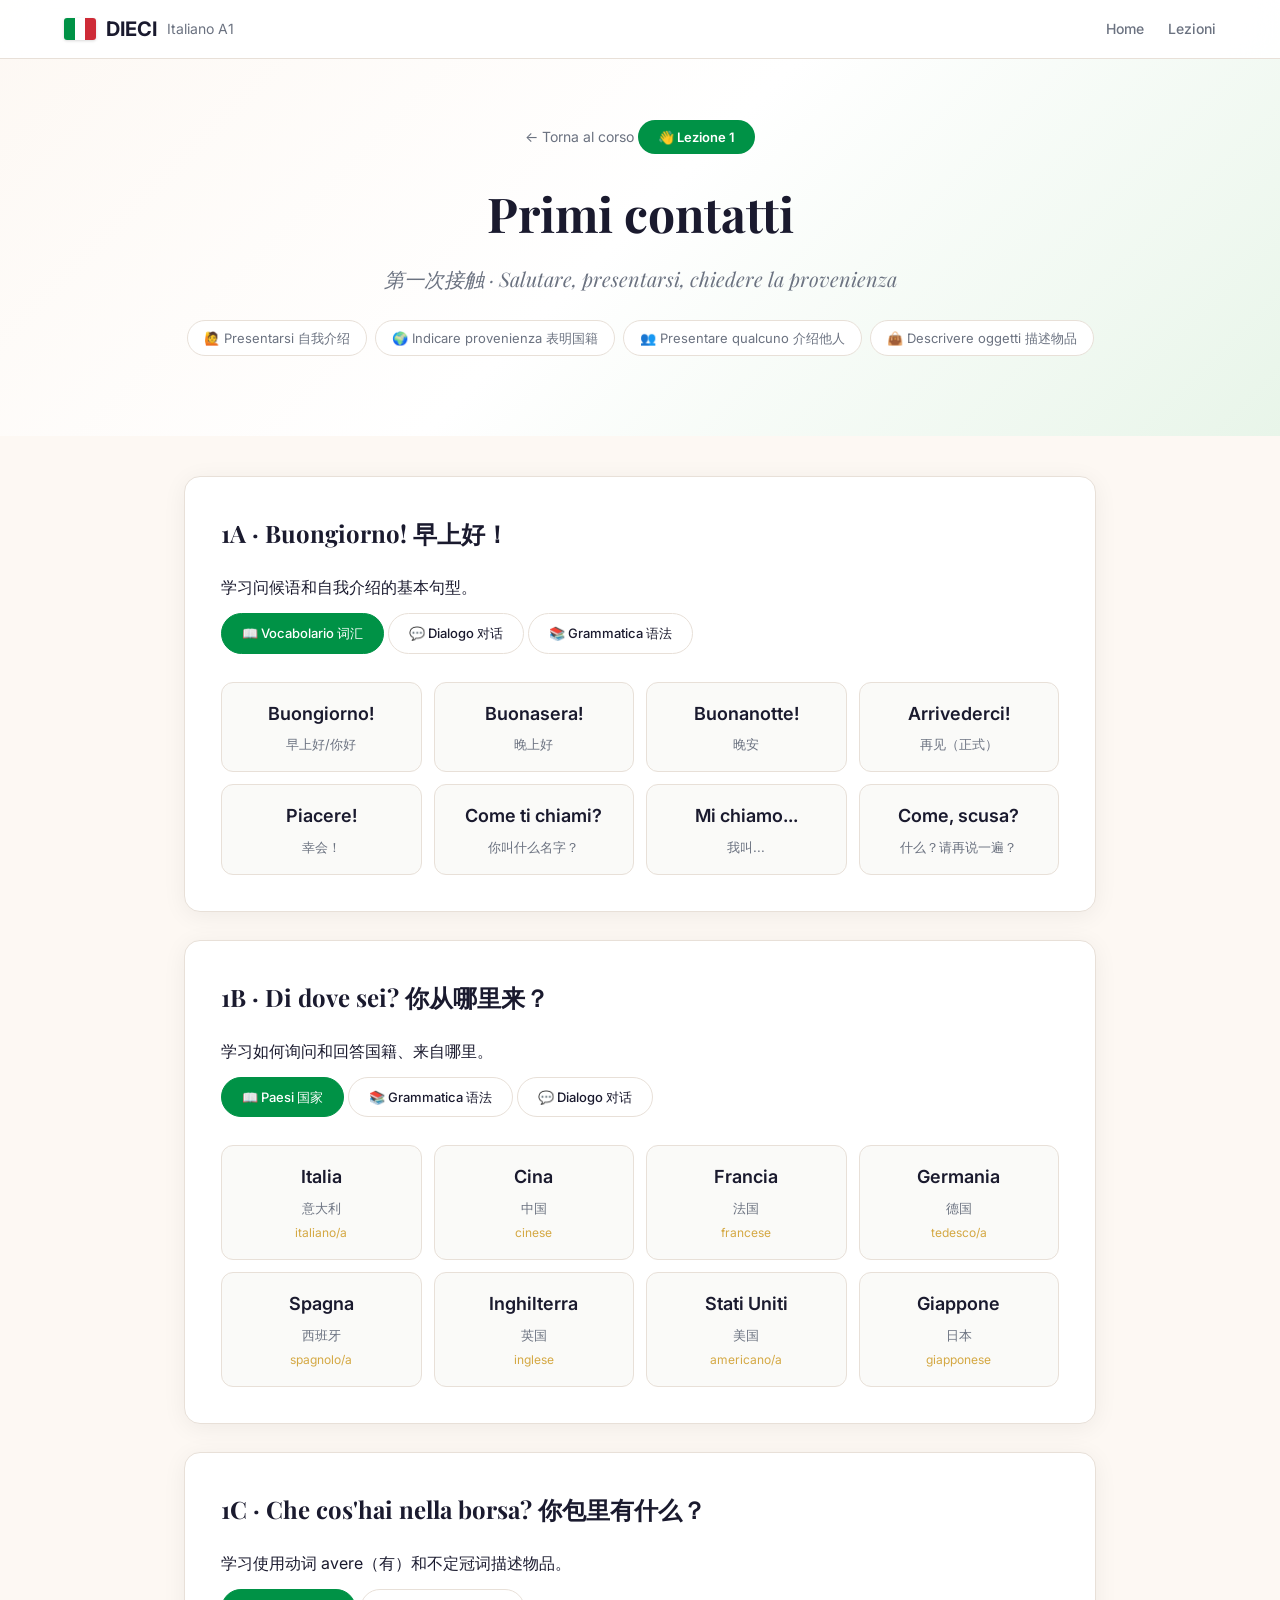
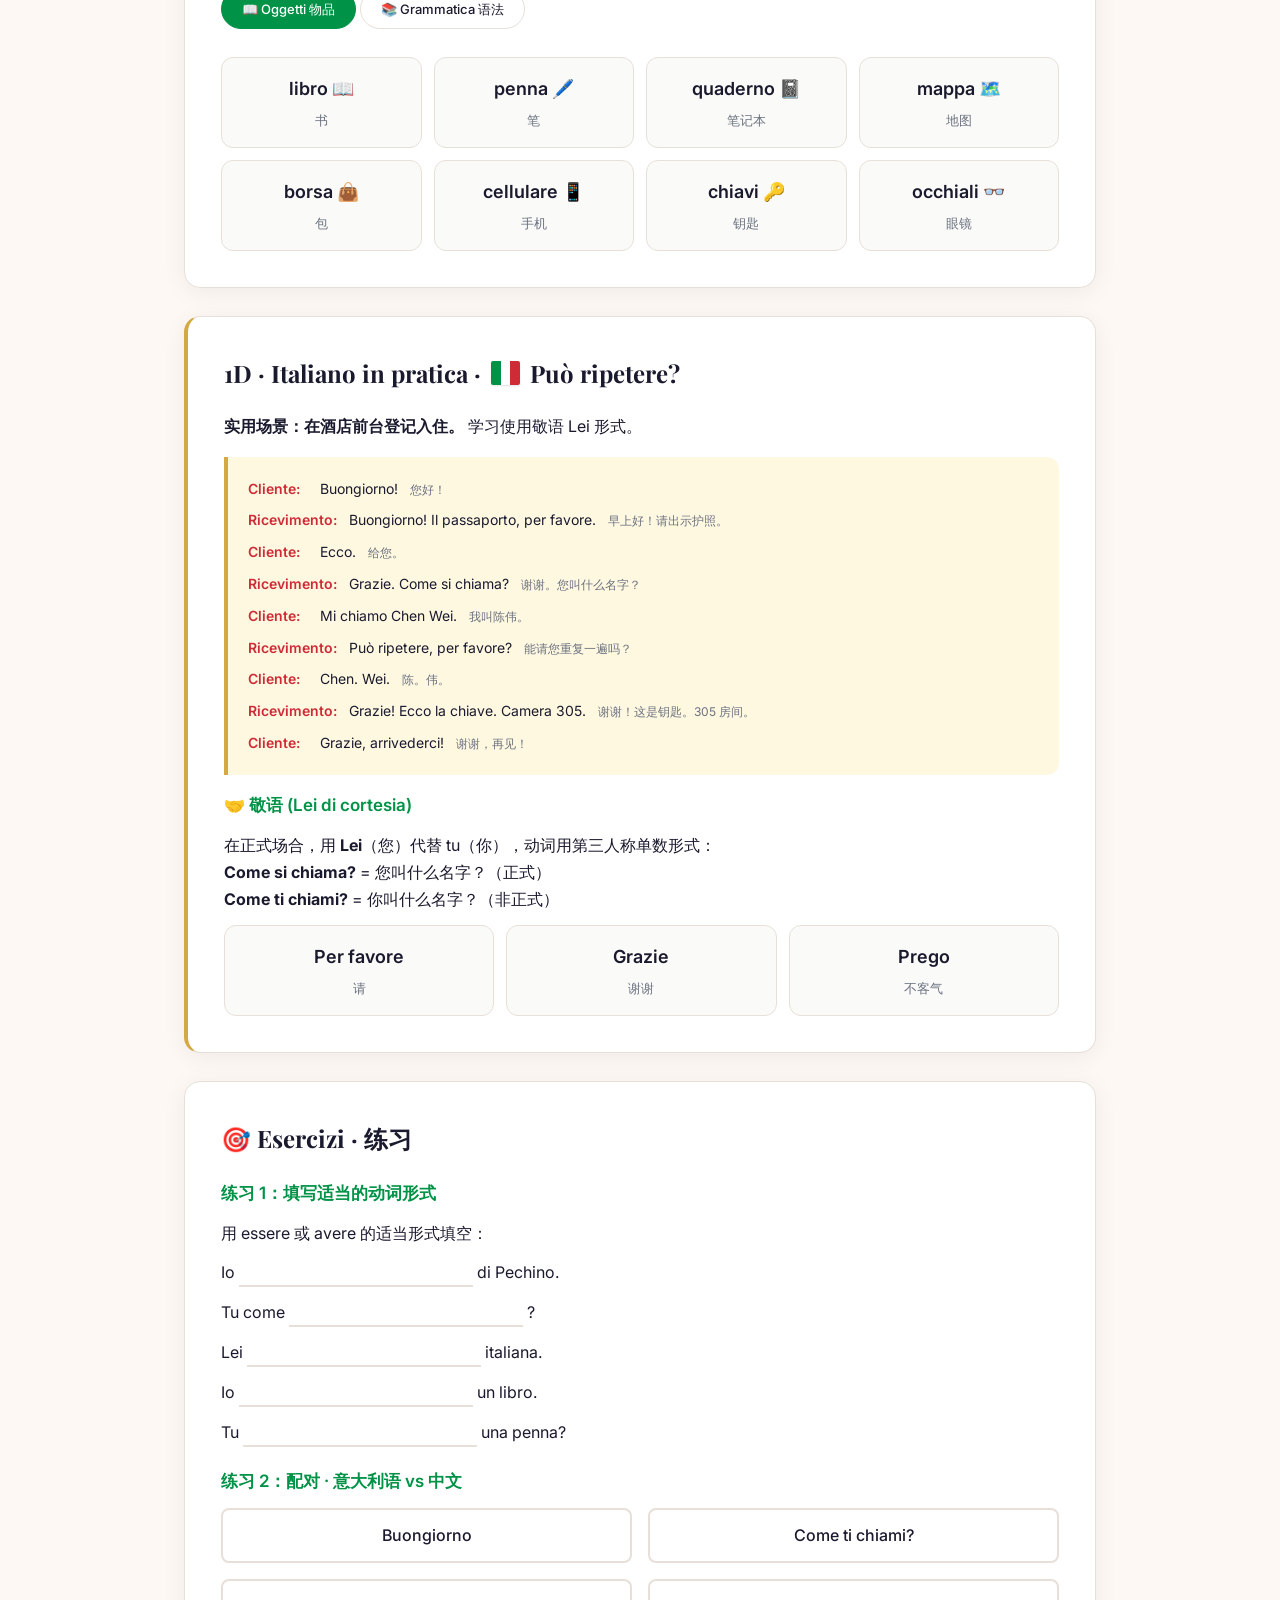
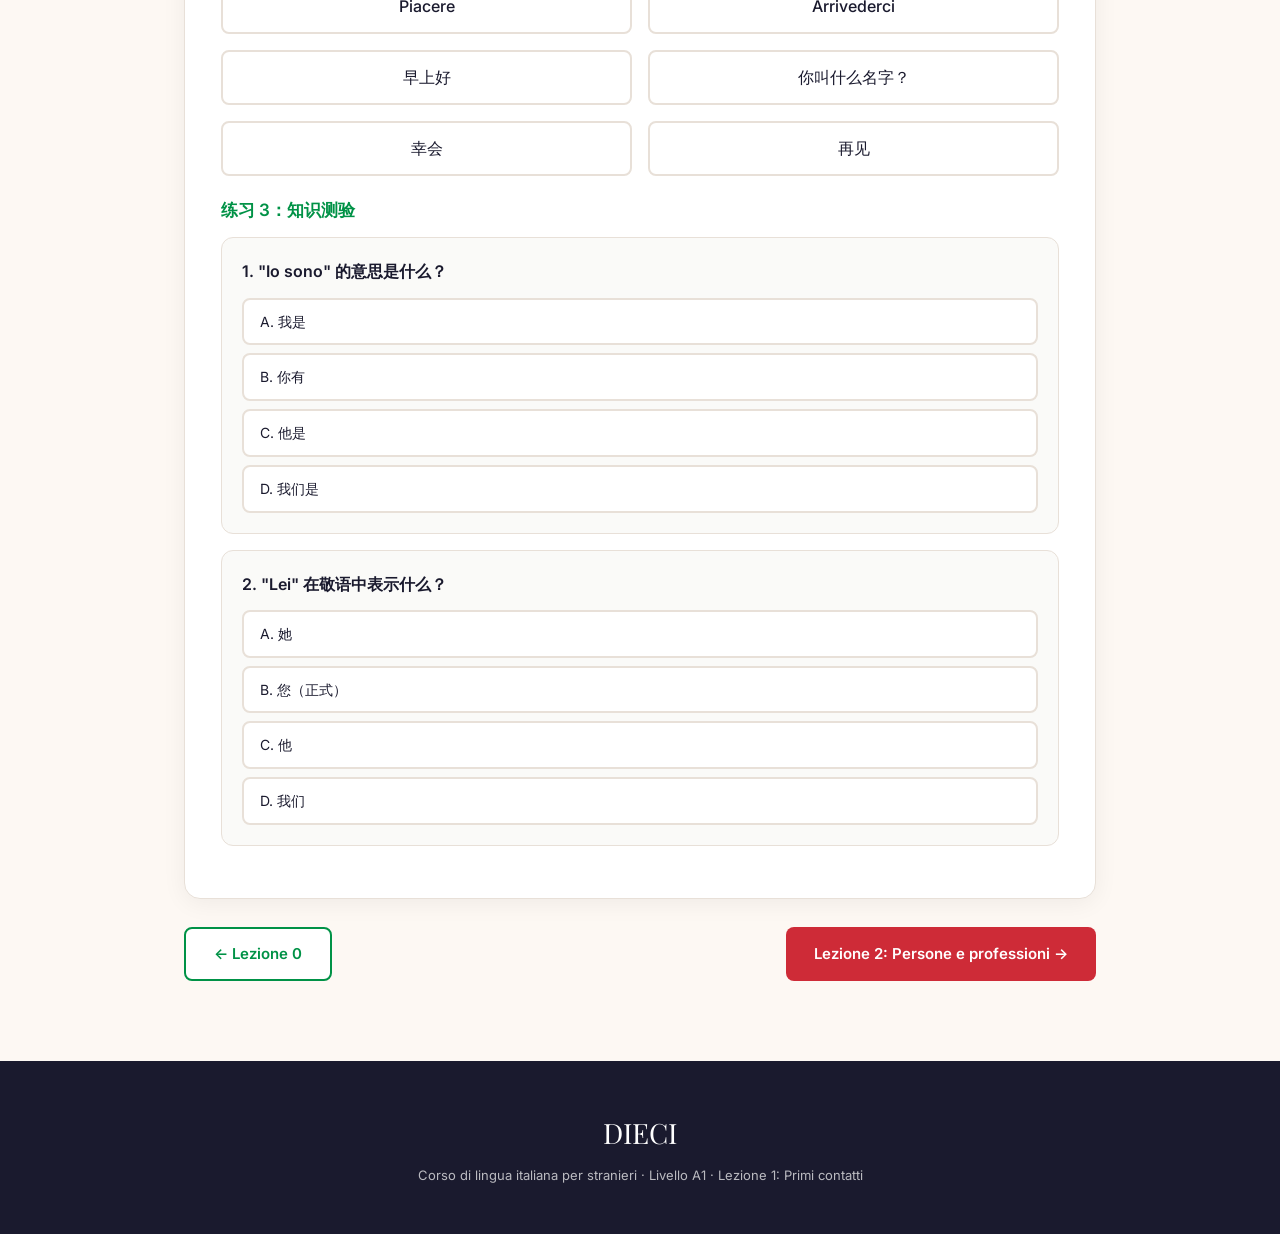
==== lezione-1.html @ a1599416 "初始化：Dieci Lezioni A1 意大利语教学材料" ====
<!DOCTYPE html>
<html lang="zh-CN">
<head>
  <meta charset="UTF-8">
  <meta name="viewport" content="width=device-width, initial-scale=1.0">
  <title>Lezione 1 · Primi contatti · DIECI A1</title>
  <link rel="stylesheet" href="css/styles.css">
  <script src="audio/audio-data.js"></script>
  <script src="js/audio-player.js"></script>
</head>
<body>
  <div class="scroll-progress" id="scrollProgress"></div>
  <nav class="top-nav" id="topNav">
    <div class="nav-inner">
      <a href="index.html" class="nav-logo"><div class="flag-icon"></div>DIECI <span style="font-weight:400;color:var(--text-muted);font-size:14px;">Italiano A1</span></a>
      <ul class="nav-links">
        <li><a href="index.html">Home</a></li>
        <li><a href="index.html#lezioni">Lezioni</a></li>
      </ul>
    </div>
  </nav>

  <section class="lesson-hero">
    <a href="index.html" class="back-link">← Torna al corso</a>
    <div class="lesson-badge">👋 Lezione 1</div>
    <h1>Primi contatti</h1>
    <p class="subtitle">第一次接触 · Salutare, presentarsi, chiedere la provenienza</p>
    <div class="lesson-goals-bar">
      <span class="goal">🙋 Presentarsi 自我介绍</span>
      <span class="goal">🌍 Indicare provenienza 表明国籍</span>
      <span class="goal">👥 Presentare qualcuno 介绍他人</span>
      <span class="goal">👜 Descrivere oggetti 描述物品</span>
    </div>
  </section>

  <div class="lesson-content">
    <!-- 1A: Buongiorno! -->
    <div class="lesson-section">
      <h2>1A · Buongiorno! 早上好！</h2>
      <p>学习问候语和自我介绍的基本句型。</p>

      <div class="section-tabs">
        <span class="section-tab active" onclick="showVocab(this,'vocab1a')">📖 Vocabolario 词汇</span>
        <span class="section-tab" onclick="showVocab(this,'dialog1a')">💬 Dialogo 对话</span>
        <span class="section-tab" onclick="showVocab(this,'grammar1a')">📚 Grammatica 语法</span>
      </div>

      <div id="vocab1a">
        <div class="vocab-grid">
          <div class="vocab-card" onclick="speak('buongiorno')"><div class="it">Buongiorno!</div><div class="cn">早上好/你好</div></div>
          <div class="vocab-card" onclick="speak('buonasera')"><div class="it">Buonasera!</div><div class="cn">晚上好</div></div>
          <div class="vocab-card" onclick="speak('buonanotte')"><div class="it">Buonanotte!</div><div class="cn">晚安</div></div>
          <div class="vocab-card" onclick="speak('arrivederci')"><div class="it">Arrivederci!</div><div class="cn">再见（正式）</div></div>
          <div class="vocab-card" onclick="speak('piacere')"><div class="it">Piacere!</div><div class="cn">幸会！</div></div>
          <div class="vocab-card" onclick="speak('come ti chiami')"><div class="it">Come ti chiami?</div><div class="cn">你叫什么名字？</div></div>
          <div class="vocab-card" onclick="speak('mi chiamo')"><div class="it">Mi chiamo...</div><div class="cn">我叫...</div></div>
          <div class="vocab-card" onclick="speak('come scusa')"><div class="it">Come, scusa?</div><div class="cn">什么？请再说一遍？</div></div>
        </div>
      </div>

      <div id="dialog1a" style="display:none;">
        <div class="dialog-box">
          <div class="dialog-line"><span class="dialog-speaker">Marco:</span><span class="dialog-text">Buongiorno! <span class="cn-trans">你好！</span></span></div>
          <div class="dialog-line"><span class="dialog-speaker">Lucia:</span><span class="dialog-text">Buongiorno! <span class="cn-trans">你好！</span></span></div>
          <div class="dialog-line"><span class="dialog-speaker">Marco:</span><span class="dialog-text">Come ti chiami? <span class="cn-trans">你叫什么名字？</span></span></div>
          <div class="dialog-line"><span class="dialog-speaker">Lucia:</span><span class="dialog-text">Mi chiamo Lucia. E tu? <span class="cn-trans">我叫 Lucia。你呢？</span></span></div>
          <div class="dialog-line"><span class="dialog-speaker">Marco:</span><span class="dialog-text">Io mi chiamo Marco. Piacere! <span class="cn-trans">我叫 Marco。幸会！</span></span></div>
          <div class="dialog-line"><span class="dialog-speaker">Lucia:</span><span class="dialog-text">Piacere! <span class="cn-trans">幸会！</span></span></div>
        </div>
      </div>

      <div id="grammar1a" style="display:none;">
        <h3>主格代词 (Pronomi soggetto)</h3>
        <table class="grammar-table">
          <tr><th>Italiano</th><th>中文</th></tr>
          <tr><td class="highlight-it">Io</td><td class="highlight-cn">我</td></tr>
          <tr><td class="highlight-it">Tu</td><td class="highlight-cn">你</td></tr>
          <tr><td class="highlight-it">Lui / Lei</td><td class="highlight-cn">他 / 她</td></tr>
        </table>
        <h3>疑问词 Come</h3>
        <p>Come 意思是"怎么/如何"：<br>
        <strong>Come ti chiami?</strong> = 你叫什么名字？<br>
        <strong>Come stai?</strong> = 你好吗？（Lezione 3 学习）</p>
        <p><strong>注意：</strong> E (和) 是连接词，读作 /e/。</p>
      </div>
    </div>

    <!-- 1B: Di dove sei? -->
    <div class="lesson-section">
      <h2>1B · Di dove sei? 你从哪里来？</h2>
      <p>学习如何询问和回答国籍、来自哪里。</p>

      <div class="section-tabs">
        <span class="section-tab active" onclick="showVocab(this,'vocab1b')">📖 Paesi 国家</span>
        <span class="section-tab" onclick="showVocab(this,'grammar1b')">📚 Grammatica 语法</span>
        <span class="section-tab" onclick="showVocab(this,'dialog1b')">💬 Dialogo 对话</span>
      </div>

      <div id="vocab1b">
        <div class="vocab-grid">
          <div class="vocab-card" onclick="speak('italia')"><div class="it">Italia</div><div class="cn">意大利</div><div class="ipa">italiano/a</div></div>
          <div class="vocab-card" onclick="speak('cina')"><div class="it">Cina</div><div class="cn">中国</div><div class="ipa">cinese</div></div>
          <div class="vocab-card" onclick="speak('francia')"><div class="it">Francia</div><div class="cn">法国</div><div class="ipa">francese</div></div>
          <div class="vocab-card" onclick="speak('germania')"><div class="it">Germania</div><div class="cn">德国</div><div class="ipa">tedesco/a</div></div>
          <div class="vocab-card" onclick="speak('spagna')"><div class="it">Spagna</div><div class="cn">西班牙</div><div class="ipa">spagnolo/a</div></div>
          <div class="vocab-card" onclick="speak('inghilterra')"><div class="it">Inghilterra</div><div class="cn">英国</div><div class="ipa">inglese</div></div>
          <div class="vocab-card" onclick="speak('stati uniti')"><div class="it">Stati Uniti</div><div class="cn">美国</div><div class="ipa">americano/a</div></div>
          <div class="vocab-card" onclick="speak('giappone')"><div class="it">Giappone</div><div class="cn">日本</div><div class="ipa">giapponese</div></div>
        </div>
      </div>

      <div id="grammar1b" style="display:none;">
        <h3>动词 essere —— 现在时（单数）</h3>
        <table class="grammar-table">
          <tr><th>Persona 人称</th><th>Essere 是</th></tr>
          <tr><td>Io</td><td class="highlight-it">sono</td></tr>
          <tr><td>Tu</td><td class="highlight-it">sei</td></tr>
          <tr><td>Lui / Lei</td><td class="highlight-it">è</td></tr>
        </table>
        <h3>介词 di 和否定</h3>
        <p><strong>Di dove sei?</strong> = 你从哪里来？ → <strong>Sono di...</strong> = 我来自...<br>
        <strong>Sei di Roma?</strong> = 你来自罗马吗？<br>
        <strong>No, non sono di Roma.</strong> = 不，我不是罗马的。<br>
        <span style="color:var(--italian-red);">否定词 non 放在动词前面。</span></p>
        <h3>形容词单数形式</h3>
        <p>表示国籍的形容词：<br>
        <strong>italiano / italiana</strong> → Marco è <span class="fill-blank">italiano</span>. Lucia è <span class="fill-blank">italiana</span>.<br>
        注意形容词需要根据性别变化：-o 结尾为阳性，-a 结尾为阴性。</p>
      </div>

      <div id="dialog1b" style="display:none;">
        <div class="dialog-box">
          <div class="dialog-line"><span class="dialog-speaker">A:</span><span class="dialog-text">Ciao! Di dove sei? <span class="cn-trans">嗨！你从哪里来？</span></span></div>
          <div class="dialog-line"><span class="dialog-speaker">B:</span><span class="dialog-text">Sono di Pechino. Sono cinese. E tu? <span class="cn-trans">我来自北京。我是中国人。你呢？</span></span></div>
          <div class="dialog-line"><span class="dialog-speaker">A:</span><span class="dialog-text">Io sono di Roma. Sono italiano. <span class="cn-trans">我来自罗马。我是意大利人。</span></span></div>
          <div class="dialog-line"><span class="dialog-speaker">B:</span><span class="dialog-text">Piacere! <span class="cn-trans">幸会！</span></span></div>
        </div>
      </div>
    </div>

    <!-- 1C: Che cos'hai nella borsa? -->
    <div class="lesson-section">
      <h2>1C · Che cos'hai nella borsa? 你包里有什么？</h2>
      <p>学习使用动词 avere（有）和不定冠词描述物品。</p>

      <div class="section-tabs">
        <span class="section-tab active" onclick="showVocab(this,'vocab1c')">📖 Oggetti 物品</span>
        <span class="section-tab" onclick="showVocab(this,'grammar1c')">📚 Grammatica 语法</span>
      </div>

      <div id="vocab1c">
        <div class="vocab-grid">
          <div class="vocab-card" onclick="speak('libro')"><div class="it">libro 📖</div><div class="cn">书</div></div>
          <div class="vocab-card" onclick="speak('penna')"><div class="it">penna 🖊️</div><div class="cn">笔</div></div>
          <div class="vocab-card" onclick="speak('quaderno')"><div class="it">quaderno 📓</div><div class="cn">笔记本</div></div>
          <div class="vocab-card" onclick="speak('mappa')"><div class="it">mappa 🗺️</div><div class="cn">地图</div></div>
          <div class="vocab-card" onclick="speak('borsa')"><div class="it">borsa 👜</div><div class="cn">包</div></div>
          <div class="vocab-card" onclick="speak('cellulare')"><div class="it">cellulare 📱</div><div class="cn">手机</div></div>
          <div class="vocab-card" onclick="speak('chiavi')"><div class="it">chiavi 🔑</div><div class="cn">钥匙</div></div>
          <div class="vocab-card" onclick="speak('occhiali')"><div class="it">occhiali 👓</div><div class="cn">眼镜</div></div>
        </div>
      </div>

      <div id="grammar1c" style="display:none;">
        <h3>动词 avere —— 现在时（单数）</h3>
        <table class="grammar-table">
          <tr><th>Persona 人称</th><th>Avere 有</th></tr>
          <tr><td>Io</td><td class="highlight-it">ho</td></tr>
          <tr><td>Tu</td><td class="highlight-it">hai</td></tr>
          <tr><td>Lui / Lei</td><td class="highlight-it">ha</td></tr>
        </table>
        <h3>不定冠词 (Articoli indeterminativi)</h3>
        <table class="grammar-table">
          <tr><th>Genere 性</th><th>Articolo 冠词</th><th>Esempio 例子</th></tr>
          <tr><td>Maschile 阳性</td><td class="highlight-it">un</td><td>un libro, un quaderno</td></tr>
          <tr><td>Femminile 阴性</td><td class="highlight-it">una</td><td>una penna, una borsa</td></tr>
        </table>
        <p><strong>注意：</strong>意大利语名词有性别！一般 -o 结尾为阳性 (maschile)，-a 结尾为阴性 (femminile)。</p>
      </div>
    </div>

    <!-- 1D: Italiano in pratica -->
    <div class="lesson-section" style="border-left:4px solid var(--italian-gold);">
      <h2>1D · Italiano in pratica · <span class="flag-emoji"></span> Può ripetere?</h2>
      <p><strong>实用场景：在酒店前台登记入住。</strong> 学习使用敬语 Lei 形式。</p>

      <div class="dialog-box">
        <div class="dialog-line"><span class="dialog-speaker">Cliente:</span><span class="dialog-text">Buongiorno! <span class="cn-trans">您好！</span></span></div>
        <div class="dialog-line"><span class="dialog-speaker">Ricevimento:</span><span class="dialog-text">Buongiorno! Il passaporto, per favore. <span class="cn-trans">早上好！请出示护照。</span></span></div>
        <div class="dialog-line"><span class="dialog-speaker">Cliente:</span><span class="dialog-text">Ecco. <span class="cn-trans">给您。</span></span></div>
        <div class="dialog-line"><span class="dialog-speaker">Ricevimento:</span><span class="dialog-text">Grazie. Come si chiama? <span class="cn-trans">谢谢。您叫什么名字？</span></span></div>
        <div class="dialog-line"><span class="dialog-speaker">Cliente:</span><span class="dialog-text">Mi chiamo Chen Wei. <span class="cn-trans">我叫陈伟。</span></span></div>
        <div class="dialog-line"><span class="dialog-speaker">Ricevimento:</span><span class="dialog-text">Può ripetere, per favore? <span class="cn-trans">能请您重复一遍吗？</span></span></div>
        <div class="dialog-line"><span class="dialog-speaker">Cliente:</span><span class="dialog-text">Chen. Wei. <span class="cn-trans">陈。伟。</span></span></div>
        <div class="dialog-line"><span class="dialog-speaker">Ricevimento:</span><span class="dialog-text">Grazie! Ecco la chiave. Camera 305. <span class="cn-trans">谢谢！这是钥匙。305 房间。</span></span></div>
        <div class="dialog-line"><span class="dialog-speaker">Cliente:</span><span class="dialog-text">Grazie, arrivederci! <span class="cn-trans">谢谢，再见！</span></span></div>
      </div>

      <h3>🤝 敬语 (Lei di cortesia)</h3>
      <p>在正式场合，用 <strong>Lei</strong>（您）代替 tu（你），动词用第三人称单数形式：<br>
      <strong>Come si chiama?</strong> = 您叫什么名字？（正式）<br>
      <strong>Come ti chiami?</strong> = 你叫什么名字？（非正式）</p>
      <div class="vocab-grid" style="grid-template-columns:repeat(3,1fr);">
        <div class="vocab-card" onclick="speak('per favore')"><div class="it">Per favore</div><div class="cn">请</div></div>
        <div class="vocab-card" onclick="speak('grazie')"><div class="it">Grazie</div><div class="cn">谢谢</div></div>
        <div class="vocab-card" onclick="speak('prego')"><div class="it">Prego</div><div class="cn">不客气</div></div>
      </div>
    </div>

    <!-- Exercises -->
    <div class="lesson-section">
      <h2>🎯 Esercizi · 练习</h2>
      
      <h3>练习 1：填写适当的动词形式</h3>
      <p>用 essere 或 avere 的适当形式填空：</p>
      <div id="ex1">
        <p>Io <input type="text" class="fill-input" data-answer="sono" onchange="checkFill(this)"> di Pechino.</p>
        <p>Tu come <input type="text" class="fill-input" data-answer="ti chiami" onchange="checkFill(this)"> ?</p>
        <p>Lei <input type="text" class="fill-input" data-answer="è" onchange="checkFill(this)"> italiana.</p>
        <p>Io <input type="text" class="fill-input" data-answer="ho" onchange="checkFill(this)"> un libro.</p>
        <p>Tu <input type="text" class="fill-input" data-answer="hai" onchange="checkFill(this)"> una penna?</p>
      </div>

      <h3 style="margin-top:20px;">练习 2：配对 · 意大利语 vs 中文</h3>
      <div class="match-pairs" id="matchGame">
        <div class="match-item" data-pair="1" onclick="selectMatch(this)">Buongiorno</div>
        <div class="match-item" data-pair="2" onclick="selectMatch(this)">Come ti chiami?</div>
        <div class="match-item" data-pair="3" onclick="selectMatch(this)">Piacere</div>
        <div class="match-item" data-pair="4" onclick="selectMatch(this)">Arrivederci</div>
        <div class="match-item" data-pair="1" onclick="selectMatch(this)">早上好</div>
        <div class="match-item" data-pair="2" onclick="selectMatch(this)">你叫什么名字？</div>
        <div class="match-item" data-pair="3" onclick="selectMatch(this)">幸会</div>
        <div class="match-item" data-pair="4" onclick="selectMatch(this)">再见</div>
      </div>
      <div id="matchResult" style="margin-top:12px;font-weight:600;text-align:center;"></div>

      <h3 style="margin-top:20px;">练习 3：知识测验</h3>
      <div class="quiz-question">
        <div class="q-text">1. "Io sono" 的意思是什么？</div>
        <div class="quiz-options">
          <div class="quiz-option" onclick="checkQuiz(this,true)">A. 我是</div>
          <div class="quiz-option" onclick="checkQuiz(this,false)">B. 你有</div>
          <div class="quiz-option" onclick="checkQuiz(this,false)">C. 他是</div>
          <div class="quiz-option" onclick="checkQuiz(this,false)">D. 我们是</div>
        </div>
      </div>
      <div class="quiz-question">
        <div class="q-text">2. "Lei" 在敬语中表示什么？</div>
        <div class="quiz-options">
          <div class="quiz-option" onclick="checkQuiz(this,false)">A. 她</div>
          <div class="quiz-option" onclick="checkQuiz(this,true)">B. 您（正式）</div>
          <div class="quiz-option" onclick="checkQuiz(this,false)">C. 他</div>
          <div class="quiz-option" onclick="checkQuiz(this,false)">D. 我们</div>
        </div>
      </div>
    </div>

    <!-- Navigation -->
    <div style="display:flex;justify-content:space-between;flex-wrap:wrap;gap:12px;">
      <a href="lezione-0.html" class="btn-secondary">← Lezione 0</a>
      <a href="lezione-2.html" class="btn-primary">Lezione 2: Persone e professioni →</a>
    </div>
  </div>

  <footer class="site-footer">
    <div class="footer-logo">DIECI</div>
    <p>Corso di lingua italiana per stranieri · Livello A1 · Lezione 1: Primi contatti</p>
  </footer>

  <script>
    window.addEventListener('scroll', () => {
      const st = document.documentElement.scrollTop;
      const sh = document.documentElement.scrollHeight - window.innerHeight;
      document.getElementById('scrollProgress').style.width = (st/sh*100) + '%';
      document.getElementById('topNav').classList.toggle('scrolled', st > 50);
    });

    function showVocab(el, id) {
      const parent = el.closest('.lesson-section');
      parent.querySelectorAll('.section-tab').forEach(t => t.classList.remove('active'));
      el.classList.add('active');
      parent.querySelectorAll('[id^="vocab"],[id^="dialog"],[id^="grammar"]').forEach(d => d.style.display = 'none');
      document.getElementById(id).style.display = 'block';
    }

    function checkFill(el) {
      const answer = el.dataset.answer.toLowerCase();
      const userVal = el.value.trim().toLowerCase();
      if (userVal === answer) {
        el.classList.add('correct'); el.classList.remove('wrong');
      } else if (userVal) {
        el.classList.add('wrong'); el.classList.remove('correct');
      }
    }

    let selectedMatch = null;
    let matchedCount = 0;
    function selectMatch(el) {
      if (el.classList.contains('matched')) return;
      if (selectedMatch === null) {
        el.classList.add('selected');
        selectedMatch = el;
      } else {
        if (selectedMatch.dataset.pair === el.dataset.pair && selectedMatch !== el) {
          selectedMatch.classList.remove('selected');
          selectedMatch.classList.add('matched');
          el.classList.add('matched');
          matchedCount++;
          document.getElementById('matchResult').textContent = `✅ 已配对 ${matchedCount}/4！`;
          if (matchedCount === 4) {
            document.getElementById('matchResult').innerHTML = '🎉 全部配对成功！Bravi!';
          }
        } else {
          selectedMatch.classList.remove('selected');
        }
        selectedMatch = null;
      }
    }

    function checkQuiz(el, correct) {
      const parent = el.closest('.quiz-question');
      parent.querySelectorAll('.quiz-option').forEach(o => {
        o.style.pointerEvents = 'none';
      });
      if (correct) {
        el.classList.add('correct');
        el.insertAdjacentHTML('afterend', '<div class="quiz-result" style="color:var(--italian-green);">✅ 正确！Bravo/a!</div>');
      } else {
        el.classList.add('wrong');
        el.insertAdjacentHTML('afterend', '<div class="quiz-result" style="color:var(--italian-red);">❌ 再想想！</div>');
      }
    }
  </script>
</body>
</html>
---- css/styles.css ----
/* ===== DIECI - Italian A1 Course Styles ===== */
@import url('https://fonts.googleapis.com/css2?family=Playfair+Display:wght@400;500;600;700&family=Inter:wght@300;400;500;600;700&family=Caveat:wght@400;700&display=swap');

:root {
  --italian-green: #009246;
  --italian-white: #FFFFFF;
  --italian-red: #CE2B37;
  --italian-gold: #D4A843;
  --bg-cream: #FDF8F3;
  --bg-light: #FAFAF8;
  --text-dark: #1A1A2E;
  --text-muted: #6B7280;
  --card-shadow: 0 4px 24px rgba(0,0,0,0.06);
  --card-radius: 16px;
  --border-light: #E8E0D8;
  --accent-green-light: #E8F5E9;
  --accent-red-light: #FFEBEE;
  --accent-gold-light: #FFF8E1;
  --gradient-hero: linear-gradient(135deg, #009246 0%, #007A3B 50%, #CE2B37 100%);
  --gradient-card: linear-gradient(135deg, var(--italian-green), var(--italian-gold));
  --font-serif: 'Playfair Display', Georgia, serif;
  --font-sans: 'Inter', -apple-system, BlinkMacSystemFont, sans-serif;
  --font-hand: 'Caveat', cursive;
}

* { margin: 0; padding: 0; box-sizing: border-box; }

html { scroll-behavior: smooth; }

body {
  font-family: var(--font-sans);
  background: var(--bg-cream);
  color: var(--text-dark);
  line-height: 1.7;
  overflow-x: hidden;
}

/* === Navigation === */
.top-nav {
  position: fixed;
  top: 0;
  left: 0;
  right: 0;
  z-index: 1000;
  background: rgba(255,255,255,0.92);
  backdrop-filter: blur(20px);
  border-bottom: 1px solid var(--border-light);
  padding: 12px 0;
  transition: all 0.3s;
}
.top-nav.scrolled {
  box-shadow: 0 2px 20px rgba(0,0,0,0.08);
}
.nav-inner {
  max-width: 1200px;
  margin: 0 auto;
  padding: 0 24px;
  display: flex;
  align-items: center;
  justify-content: space-between;
}
.nav-logo {
  display: flex;
  align-items: center;
  gap: 10px;
  text-decoration: none;
  font-weight: 700;
  font-size: 20px;
  color: var(--text-dark);
}
.nav-logo .flag-icon {
  width: 32px;
  height: 22px;
  border-radius: 3px;
  background: linear-gradient(90deg, var(--italian-green) 0%, var(--italian-green) 33.33%, var(--italian-white) 33.33%, var(--italian-white) 66.66%, var(--italian-red) 66.66%, var(--italian-red) 100%);
  box-shadow: 0 1px 3px rgba(0,0,0,0.15);
}
.nav-links {
  display: flex;
  align-items: center;
  gap: 24px;
  list-style: none;
}
.nav-links a {
  text-decoration: none;
  color: var(--text-muted);
  font-size: 14px;
  font-weight: 500;
  transition: color 0.2s;
}
.nav-links a:hover,
.nav-links a.active {
  color: var(--italian-red);
}

/* === Hero === */
.hero {
  padding: 140px 24px 80px;
  text-align: center;
  position: relative;
  overflow: hidden;
}
.hero::before {
  content: '';
  position: absolute;
  top: 0;
  left: 0;
  right: 0;
  bottom: 0;
  background: var(--gradient-hero);
  opacity: 0.04;
  z-index: 0;
}
.hero-content {
  max-width: 800px;
  margin: 0 auto;
  position: relative;
  z-index: 1;
}
.hero h1 {
  font-family: var(--font-serif);
  font-size: clamp(48px, 8vw, 80px);
  font-weight: 700;
  line-height: 1.1;
  margin-bottom: 8px;
  background: var(--gradient-hero);
  -webkit-background-clip: text;
  -webkit-text-fill-color: transparent;
  background-clip: text;
}
.hero .subtitle {
  font-size: clamp(18px, 3vw, 28px);
  font-family: var(--font-serif);
  font-style: italic;
  color: var(--text-muted);
  margin-bottom: 16px;
}
.hero .tagline {
  font-size: 16px;
  color: var(--text-muted);
  max-width: 600px;
  margin: 0 auto 32px;
  line-height: 1.6;
}
.hero .level-badge {
  display: inline-flex;
  align-items: center;
  gap: 8px;
  background: var(--italian-red);
  color: white;
  padding: 8px 24px;
  border-radius: 100px;
  font-weight: 600;
  font-size: 14px;
  margin-bottom: 24px;
}
.hero .level-badge .flag {
  font-size: 18px;
}

/* === Sections === */
.section {
  max-width: 1200px;
  margin: 0 auto;
  padding: 80px 24px;
}
.section-title {
  font-family: var(--font-serif);
  font-size: clamp(28px, 4vw, 36px);
  font-weight: 700;
  margin-bottom: 12px;
  position: relative;
  display: inline-block;
}
.section-title::after {
  content: '';
  display: block;
  width: 60px;
  height: 3px;
  background: var(--gradient-hero);
  margin-top: 8px;
  border-radius: 2px;
}
.section-subtitle {
  color: var(--text-muted);
  font-size: 16px;
  margin-bottom: 40px;
  max-width: 600px;
}

/* === Course Cards Grid === */
.course-grid {
  display: grid;
  grid-template-columns: repeat(auto-fill, minmax(340px, 1fr));
  gap: 24px;
}
.lesson-card {
  background: white;
  border-radius: var(--card-radius);
  box-shadow: var(--card-shadow);
  overflow: hidden;
  transition: transform 0.3s, box-shadow 0.3s;
  cursor: pointer;
  position: relative;
  border: 1px solid var(--border-light);
}
.lesson-card:hover {
  transform: translateY(-4px);
  box-shadow: 0 12px 40px rgba(0,0,0,0.1);
}
.lesson-card .card-header {
  padding: 28px 28px 20px;
  display: flex;
  align-items: center;
  justify-content: space-between;
}
.lesson-card .lesson-number {
  font-family: var(--font-serif);
  font-size: 14px;
  font-weight: 600;
  color: var(--italian-red);
  letter-spacing: 1px;
  text-transform: uppercase;
}
.lesson-card .lesson-id {
  font-size: 32px;
  font-weight: 700;
  color: var(--border-light);
  font-family: var(--font-serif);
}
.lesson-card .card-body {
  padding: 0 28px 20px;
}
.lesson-card h3 {
  font-family: var(--font-serif);
  font-size: 22px;
  font-weight: 600;
  margin-bottom: 8px;
}
.lesson-card .lesson-goals {
  display: flex;
  flex-wrap: wrap;
  gap: 6px;
  margin-bottom: 12px;
}
.lesson-card .goal-tag {
  background: var(--accent-green-light);
  color: var(--italian-green);
  padding: 3px 10px;
  border-radius: 100px;
  font-size: 11px;
  font-weight: 500;
}
.lesson-card .lesson-preview {
  color: var(--text-muted);
  font-size: 14px;
  line-height: 1.6;
}
.lesson-card .card-footer {
  padding: 16px 28px;
  border-top: 1px solid var(--border-light);
  display: flex;
  align-items: center;
  justify-content: space-between;
}
.lesson-card .btn-study {
  background: none;
  border: none;
  color: var(--italian-red);
  font-weight: 600;
  font-size: 14px;
  cursor: pointer;
  display: flex;
  align-items: center;
  gap: 6px;
  transition: gap 0.2s;
  text-decoration: none;
}
.lesson-card .btn-study:hover { gap: 10px; }

/* === Features Strip === */
.features-strip {
  background: white;
  border-top: 1px solid var(--border-light);
  border-bottom: 1px solid var(--border-light);
  padding: 60px 24px;
}
.features-grid {
  max-width: 1200px;
  margin: 0 auto;
  display: grid;
  grid-template-columns: repeat(auto-fit, minmax(200px, 1fr));
  gap: 32px;
}
.feature-item {
  text-align: center;
}
.feature-item .icon {
  font-size: 36px;
  margin-bottom: 12px;
}
.feature-item h4 {
  font-size: 15px;
  font-weight: 600;
  margin-bottom: 4px;
}
.feature-item p {
  font-size: 13px;
  color: var(--text-muted);
}

/* === Footer === */
.site-footer {
  background: var(--text-dark);
  color: rgba(255,255,255,0.7);
  padding: 48px 24px;
  text-align: center;
}
.site-footer .footer-logo {
  font-family: var(--font-serif);
  font-size: 28px;
  color: white;
  margin-bottom: 8px;
}
.site-footer p {
  font-size: 13px;
}

/* ===== LESSON PAGE STYLES ===== */
.lesson-hero {
  padding: 120px 24px 60px;
  text-align: center;
  position: relative;
  background: linear-gradient(135deg, var(--bg-cream) 0%, #FFF 50%, var(--accent-green-light) 100%);
}
.lesson-hero .back-link {
  display: inline-flex;
  align-items: center;
  gap: 6px;
  color: var(--text-muted);
  text-decoration: none;
  font-size: 14px;
  margin-bottom: 24px;
  transition: color 0.2s;
}
.lesson-hero .back-link:hover { color: var(--italian-red); }
.lesson-hero .lesson-badge {
  display: inline-flex;
  align-items: center;
  gap: 6px;
  background: var(--italian-green);
  color: white;
  padding: 6px 20px;
  border-radius: 100px;
  font-weight: 600;
  font-size: 13px;
  margin-bottom: 16px;
}
.lesson-hero h1 {
  font-family: var(--font-serif);
  font-size: clamp(32px, 5vw, 48px);
  font-weight: 700;
  margin-bottom: 8px;
}
.lesson-hero .subtitle {
  font-family: var(--font-serif);
  font-style: italic;
  font-size: 20px;
  color: var(--text-muted);
  margin-bottom: 24px;
}
.lesson-goals-bar {
  display: flex;
  flex-wrap: wrap;
  justify-content: center;
  gap: 8px;
  margin-bottom: 20px;
}
.lesson-goals-bar .goal {
  background: white;
  border: 1px solid var(--border-light);
  border-radius: 100px;
  padding: 6px 16px;
  font-size: 13px;
  color: var(--text-muted);
}

/* Lesson Content */
.lesson-content {
  max-width: 960px;
  margin: 0 auto;
  padding: 40px 24px 80px;
}
.lesson-section {
  background: white;
  border-radius: var(--card-radius);
  box-shadow: var(--card-shadow);
  padding: 36px;
  margin-bottom: 28px;
  border: 1px solid var(--border-light);
}
.lesson-section h2 {
  font-family: var(--font-serif);
  font-size: 24px;
  font-weight: 700;
  margin-bottom: 20px;
  display: flex;
  align-items: center;
  gap: 10px;
}
.lesson-section h3 {
  font-size: 17px;
  font-weight: 600;
  margin-bottom: 12px;
  color: var(--italian-green);
}
.lesson-section p {
  margin-bottom: 12px;
  line-height: 1.7;
}

/* Vocab Cards */
.vocab-grid {
  display: grid;
  grid-template-columns: repeat(auto-fill, minmax(180px, 1fr));
  gap: 12px;
}
.vocab-card {
  background: var(--bg-light);
  border: 1px solid var(--border-light);
  border-radius: 12px;
  padding: 16px;
  text-align: center;
  transition: all 0.3s;
  cursor: pointer;
}
.vocab-card:hover {
  border-color: var(--italian-gold);
  transform: translateY(-2px);
  box-shadow: 0 4px 12px rgba(0,0,0,0.06);
}
.vocab-card .it { font-weight: 600; font-size: 18px; margin-bottom: 4px; }
.vocab-card .cn { font-size: 13px; color: var(--text-muted); }
.vocab-card .ipa { font-size: 12px; color: var(--italian-gold); margin-top: 4px; }

/* Grammar Tables */
.grammar-table {
  width: 100%;
  border-collapse: collapse;
  margin: 16px 0;
  font-size: 14px;
}
.grammar-table th {
  background: var(--accent-green-light);
  color: var(--italian-green);
  padding: 10px 16px;
  text-align: left;
  font-weight: 600;
  border: 1px solid #D4EDDA;
}
.grammar-table td {
  padding: 10px 16px;
  border: 1px solid var(--border-light);
}
.grammar-table tr:nth-child(even) td {
  background: var(--bg-light);
}
.grammar-table .highlight-it {
  font-weight: 600;
  color: var(--italian-red);
}
.grammar-table .highlight-cn {
  color: var(--text-muted);
  font-size: 12px;
}

/* Interactive Quiz */
.quiz-question {
  background: var(--bg-light);
  border-radius: 12px;
  padding: 20px;
  margin-bottom: 16px;
  border: 1px solid var(--border-light);
}
.quiz-question .q-text {
  font-weight: 600;
  margin-bottom: 12px;
}
.quiz-options {
  display: flex;
  flex-direction: column;
  gap: 8px;
}
.quiz-option {
  padding: 10px 16px;
  background: white;
  border: 2px solid var(--border-light);
  border-radius: 8px;
  cursor: pointer;
  transition: all 0.2s;
  font-size: 14px;
}
.quiz-option:hover {
  border-color: var(--italian-gold);
  background: var(--accent-gold-light);
}
.quiz-option.correct {
  border-color: var(--italian-green);
  background: var(--accent-green-light);
}
.quiz-option.wrong {
  border-color: var(--italian-red);
  background: var(--accent-red-light);
}
.quiz-result {
  margin-top: 8px;
  font-size: 13px;
  font-weight: 500;
}
.btn-check {
  background: var(--italian-green);
  color: white;
  border: none;
  padding: 10px 28px;
  border-radius: 8px;
  font-weight: 600;
  font-size: 14px;
  cursor: pointer;
  transition: background 0.2s;
  margin-top: 12px;
}
.btn-check:hover { background: #007A3B; }

/* Flashcard */
.flashcard-container {
  display: flex;
  justify-content: center;
  margin: 24px 0;
}
.flashcard {
  width: 300px;
  height: 200px;
  perspective: 1000px;
  cursor: pointer;
}
.flashcard-inner {
  position: relative;
  width: 100%;
  height: 100%;
  transition: transform 0.6s;
  transform-style: preserve-3d;
}
.flashcard.flipped .flashcard-inner {
  transform: rotateY(180deg);
}
.flashcard-front, .flashcard-back {
  position: absolute;
  width: 100%;
  height: 100%;
  backface-visibility: hidden;
  border-radius: 16px;
  display: flex;
  flex-direction: column;
  align-items: center;
  justify-content: center;
  padding: 24px;
  text-align: center;
  border: 2px solid var(--border-light);
}
.flashcard-front {
  background: white;
}
.flashcard-front .big-text {
  font-size: 36px;
  font-weight: 700;
  font-family: var(--font-serif);
}
.flashcard-back {
  background: var(--italian-green);
  color: white;
  transform: rotateY(180deg);
}
.flashcard-back .big-text {
  font-size: 32px;
  font-weight: 600;
}
.flashcard-hint {
  text-align: center;
  font-size: 13px;
  color: var(--text-muted);
  margin-top: 8px;
}

/* Accordion */
.accordion-item {
  border: 1px solid var(--border-light);
  border-radius: 12px;
  margin-bottom: 10px;
  overflow: hidden;
}
.accordion-header {
  padding: 16px 20px;
  background: white;
  cursor: pointer;
  display: flex;
  align-items: center;
  justify-content: space-between;
  font-weight: 600;
  font-size: 15px;
  transition: background 0.2s;
}
.accordion-header:hover { background: var(--bg-light); }
.accordion-header .arrow {
  transition: transform 0.3s;
  font-size: 12px;
}
.accordion-item.active .accordion-header .arrow {
  transform: rotate(180deg);
}
.accordion-body {
  max-height: 0;
  overflow: hidden;
  transition: max-height 0.3s ease;
  padding: 0 20px;
  background: var(--bg-light);
}
.accordion-item.active .accordion-body {
  max-height: 1000px;
  padding: 16px 20px;
}

/* Dialog Box */
.dialog-box {
  background: var(--accent-gold-light);
  border-left: 4px solid var(--italian-gold);
  border-radius: 0 12px 12px 0;
  padding: 20px;
  margin: 16px 0;
}
.dialog-line {
  display: flex;
  gap: 12px;
  margin-bottom: 8px;
}
.dialog-line:last-child { margin-bottom: 0; }
.dialog-speaker {
  font-weight: 600;
  min-width: 60px;
  font-size: 14px;
  color: var(--italian-red);
}
.dialog-text {
  font-size: 14px;
}
.dialog-text .cn-trans {
  color: var(--text-muted);
  font-size: 12px;
  margin-left: 8px;
}

/* Buttons */
.btn-primary {
  display: inline-flex;
  align-items: center;
  gap: 8px;
  background: var(--italian-red);
  color: white;
  padding: 12px 28px;
  border-radius: 8px;
  text-decoration: none;
  font-weight: 600;
  font-size: 15px;
  border: none;
  cursor: pointer;
  transition: all 0.2s;
}
.btn-primary:hover {
  background: #B71C1C;
  transform: translateY(-1px);
}
.btn-secondary {
  display: inline-flex;
  align-items: center;
  gap: 8px;
  background: white;
  color: var(--italian-green);
  padding: 12px 28px;
  border-radius: 8px;
  text-decoration: none;
  font-weight: 600;
  font-size: 15px;
  border: 2px solid var(--italian-green);
  cursor: pointer;
  transition: all 0.2s;
}
.btn-secondary:hover {
  background: var(--accent-green-light);
}

/* Video Placeholder */
.video-placeholder {
  background: var(--text-dark);
  border-radius: 12px;
  padding: 60px 24px;
  text-align: center;
  color: white;
  margin: 20px 0;
  position: relative;
  overflow: hidden;
}
.video-placeholder::before {
  content: '▶';
  font-size: 48px;
  opacity: 0.3;
  display: block;
  margin-bottom: 12px;
}
.video-placeholder p {
  font-size: 14px;
  opacity: 0.7;
}

/* Progress */
.progress-bar-container {
  background: var(--border-light);
  border-radius: 100px;
  height: 6px;
  margin: 16px 0;
  overflow: hidden;
}
.progress-bar-fill {
  height: 100%;
  border-radius: 100px;
  background: var(--gradient-hero);
  transition: width 0.5s ease;
}

/* Sections inside lesson */
.section-tabs {
  display: flex;
  gap: 4px;
  margin-bottom: 24px;
  overflow-x: auto;
  padding-bottom: 4px;
}
.section-tab {
  padding: 8px 20px;
  border-radius: 100px;
  font-size: 13px;
  font-weight: 500;
  cursor: pointer;
  border: 1px solid var(--border-light);
  background: white;
  white-space: nowrap;
  transition: all 0.2s;
}
.section-tab:hover { border-color: var(--italian-green); }
.section-tab.active {
  background: var(--italian-green);
  color: white;
  border-color: var(--italian-green);
}

/* Fill in blanks */
.fill-blank {
  display: inline-block;
  border-bottom: 2px dashed var(--italian-red);
  min-width: 80px;
  padding: 2px 8px;
  margin: 0 4px;
  font-weight: 600;
  color: var(--italian-red);
}
.fill-input {
  border: none;
  border-bottom: 2px solid var(--border-light);
  padding: 4px 8px;
  font-size: 14px;
  font-family: var(--font-sans);
  outline: none;
  min-width: 80px;
  transition: border-color 0.2s;
  background: transparent;
}
.fill-input:focus { border-color: var(--italian-green); }
.fill-input.correct { border-color: var(--italian-green); color: var(--italian-green); }
.fill-input.wrong { border-color: var(--italian-red); color: var(--italian-red); }

/* Responsive */
@media (max-width: 768px) {
  .course-grid { grid-template-columns: 1fr; }
  .lesson-section { padding: 24px; }
  .vocab-grid { grid-template-columns: repeat(2, 1fr); }
  .nav-links { display: none; }
  .lesson-hero { padding: 100px 16px 40px; }
  .section { padding: 48px 16px; }
  .features-grid { grid-template-columns: repeat(2, 1fr); }
}

/* Italian flag - CSS tri-color emoji replacement */
.flag-emoji {
  display: inline-block;
  width: 1.2em;
  height: 1em;
  vertical-align: -0.15em;
  border-radius: 2px;
  background: linear-gradient(90deg, var(--italian-green) 0%, var(--italian-green) 33.33%, var(--italian-white) 33.33%, var(--italian-white) 66.66%, var(--italian-red) 66.66%, var(--italian-red) 100%);
  box-shadow: 0 1px 2px rgba(0,0,0,0.12);
}

/* Italian flag decoration */
.flag-stripe { 
  height: 4px; 
  background: linear-gradient(90deg, var(--italian-green) 33%, var(--italian-white) 33%, var(--italian-white) 66%, var(--italian-red) 66%);
}

/* Animated elements */
@keyframes fadeInUp {
  from { opacity: 0; transform: translateY(20px); }
  to { opacity: 1; transform: translateY(0); }
}
.animate-in {
  animation: fadeInUp 0.5s ease forwards;
}

/* Scroll progress */
.scroll-progress {
  position: fixed;
  top: 0;
  left: 0;
  height: 3px;
  background: var(--gradient-hero);
  z-index: 1001;
  transition: width 0.1s;
}

/* Bento grid for index */
.bento-grid {
  display: grid;
  grid-template-columns: 1fr 1fr;
  gap: 24px;
}
.bento-item {
  background: white;
  border-radius: var(--card-radius);
  padding: 28px;
  border: 1px solid var(--border-light);
  box-shadow: var(--card-shadow);
}
.bento-item.full { grid-column: 1 / -1; }
.bento-item h3 {
  font-family: var(--font-serif);
  font-size: 20px;
  margin-bottom: 16px;
}

/* Matching exercise */
.match-pairs {
  display: grid;
  grid-template-columns: 1fr 1fr;
  gap: 16px;
}
.match-item {
  padding: 12px 16px;
  background: white;
  border: 2px solid var(--border-light);
  border-radius: 8px;
  text-align: center;
  cursor: pointer;
  transition: all 0.2s;
  font-weight: 500;
}
.match-item.selected {
  border-color: var(--italian-gold);
  background: var(--accent-gold-light);
}
.match-item.matched {
  border-color: var(--italian-green);
  background: var(--accent-green-light);
}
@media (max-width: 768px) {
  .bento-grid { grid-template-columns: 1fr; }
  .match-pairs { grid-template-columns: 1fr; }
}
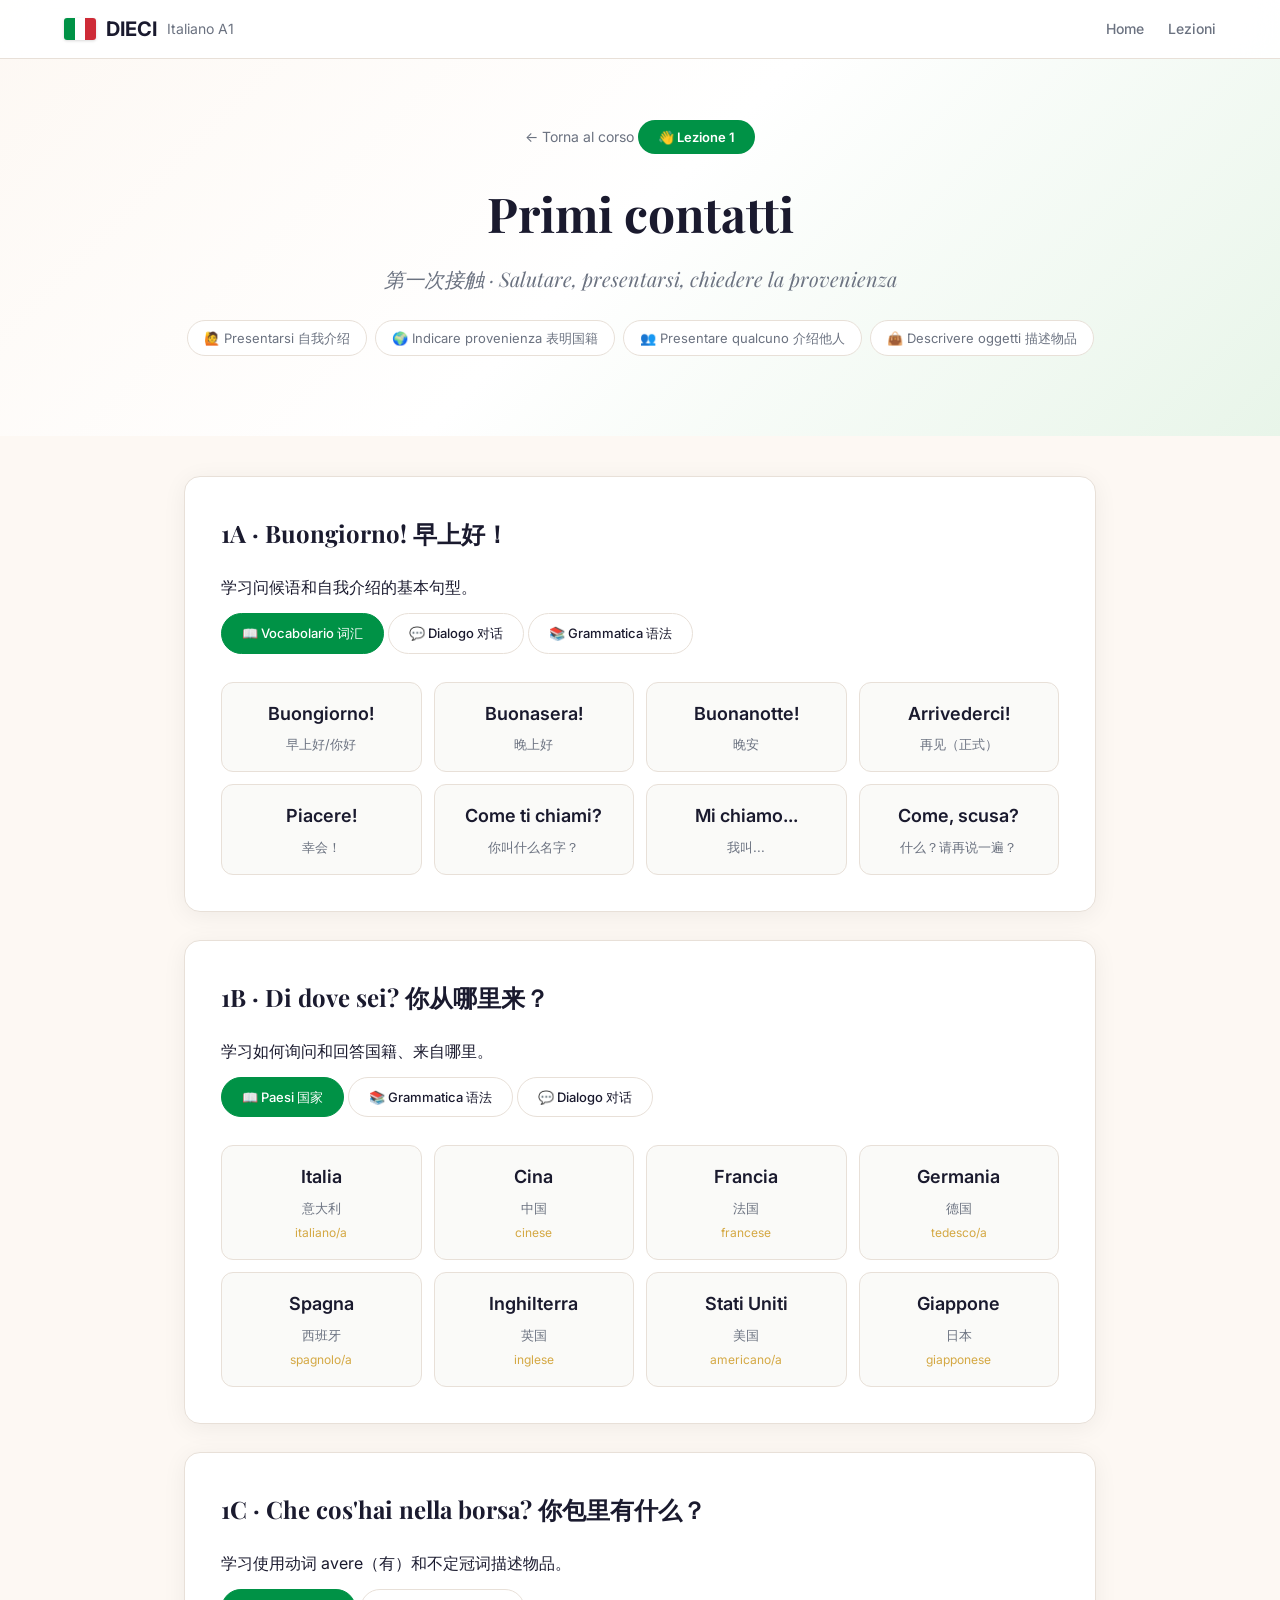
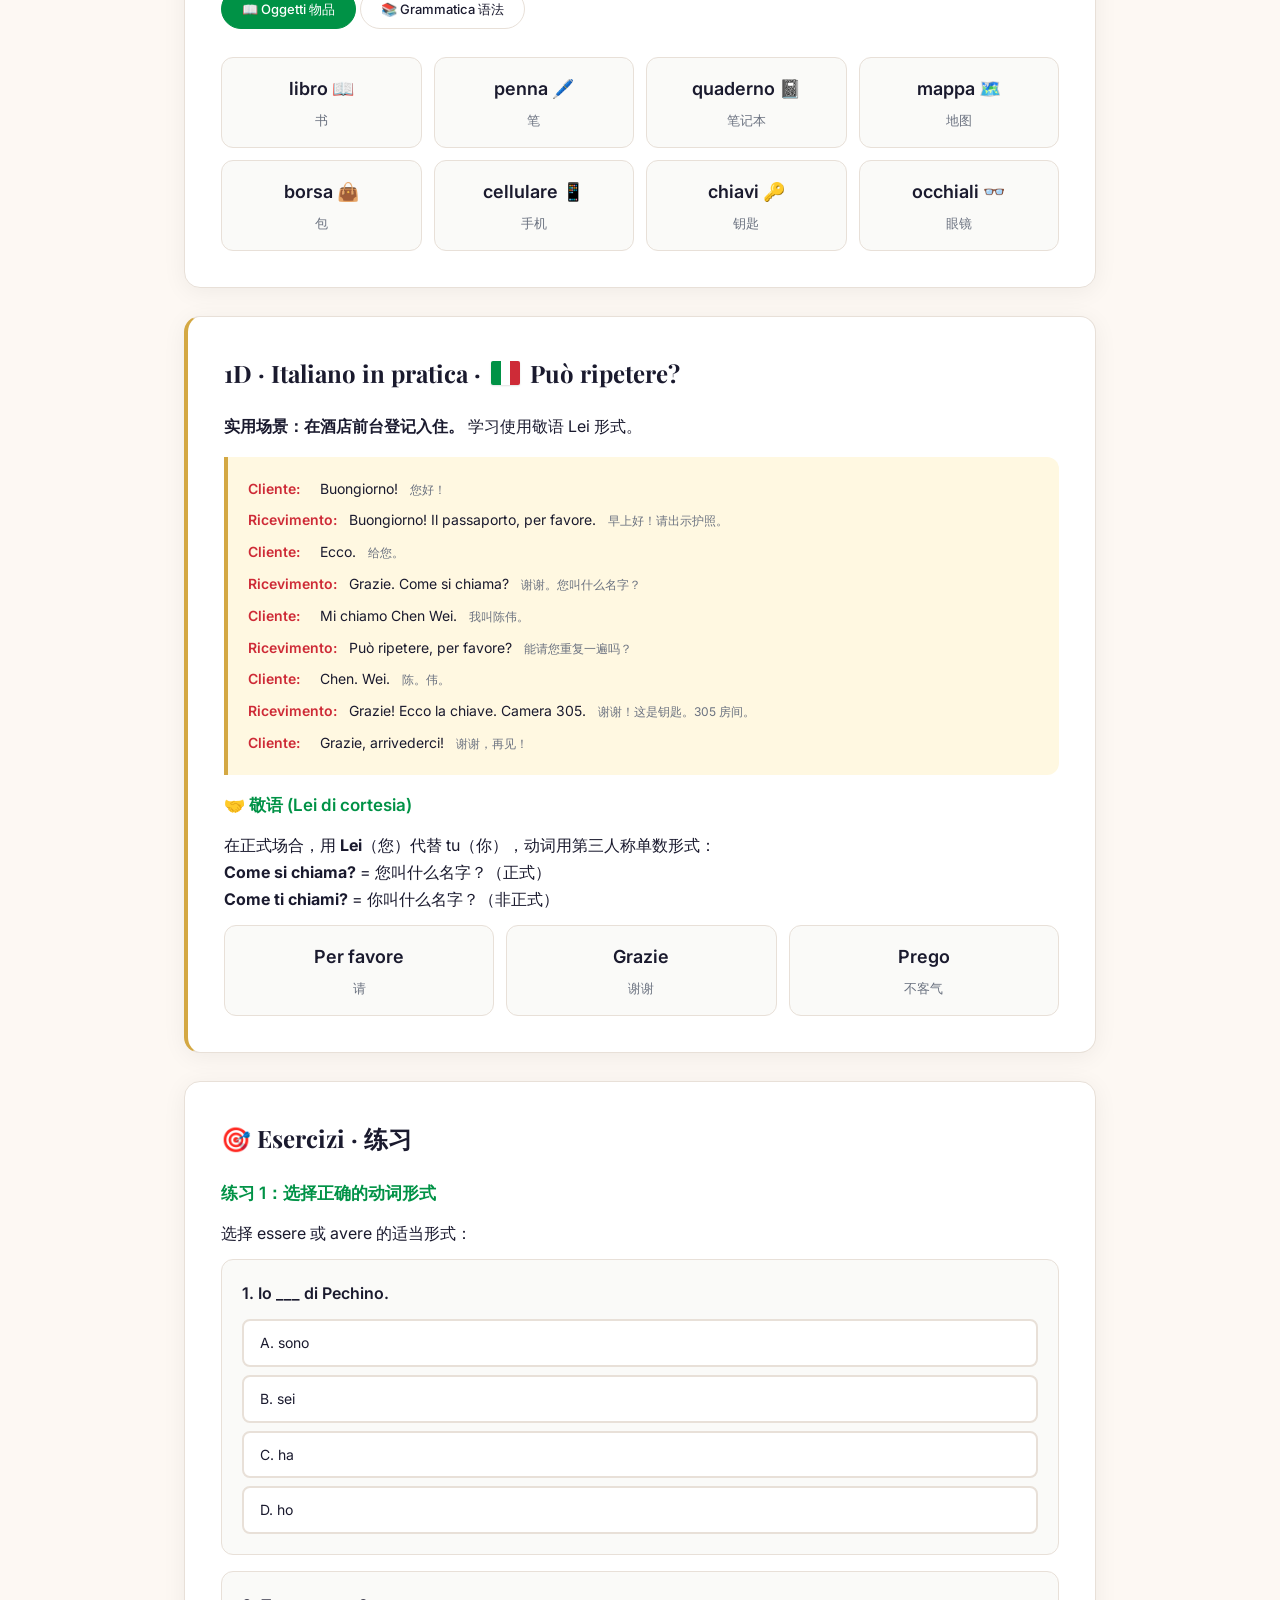
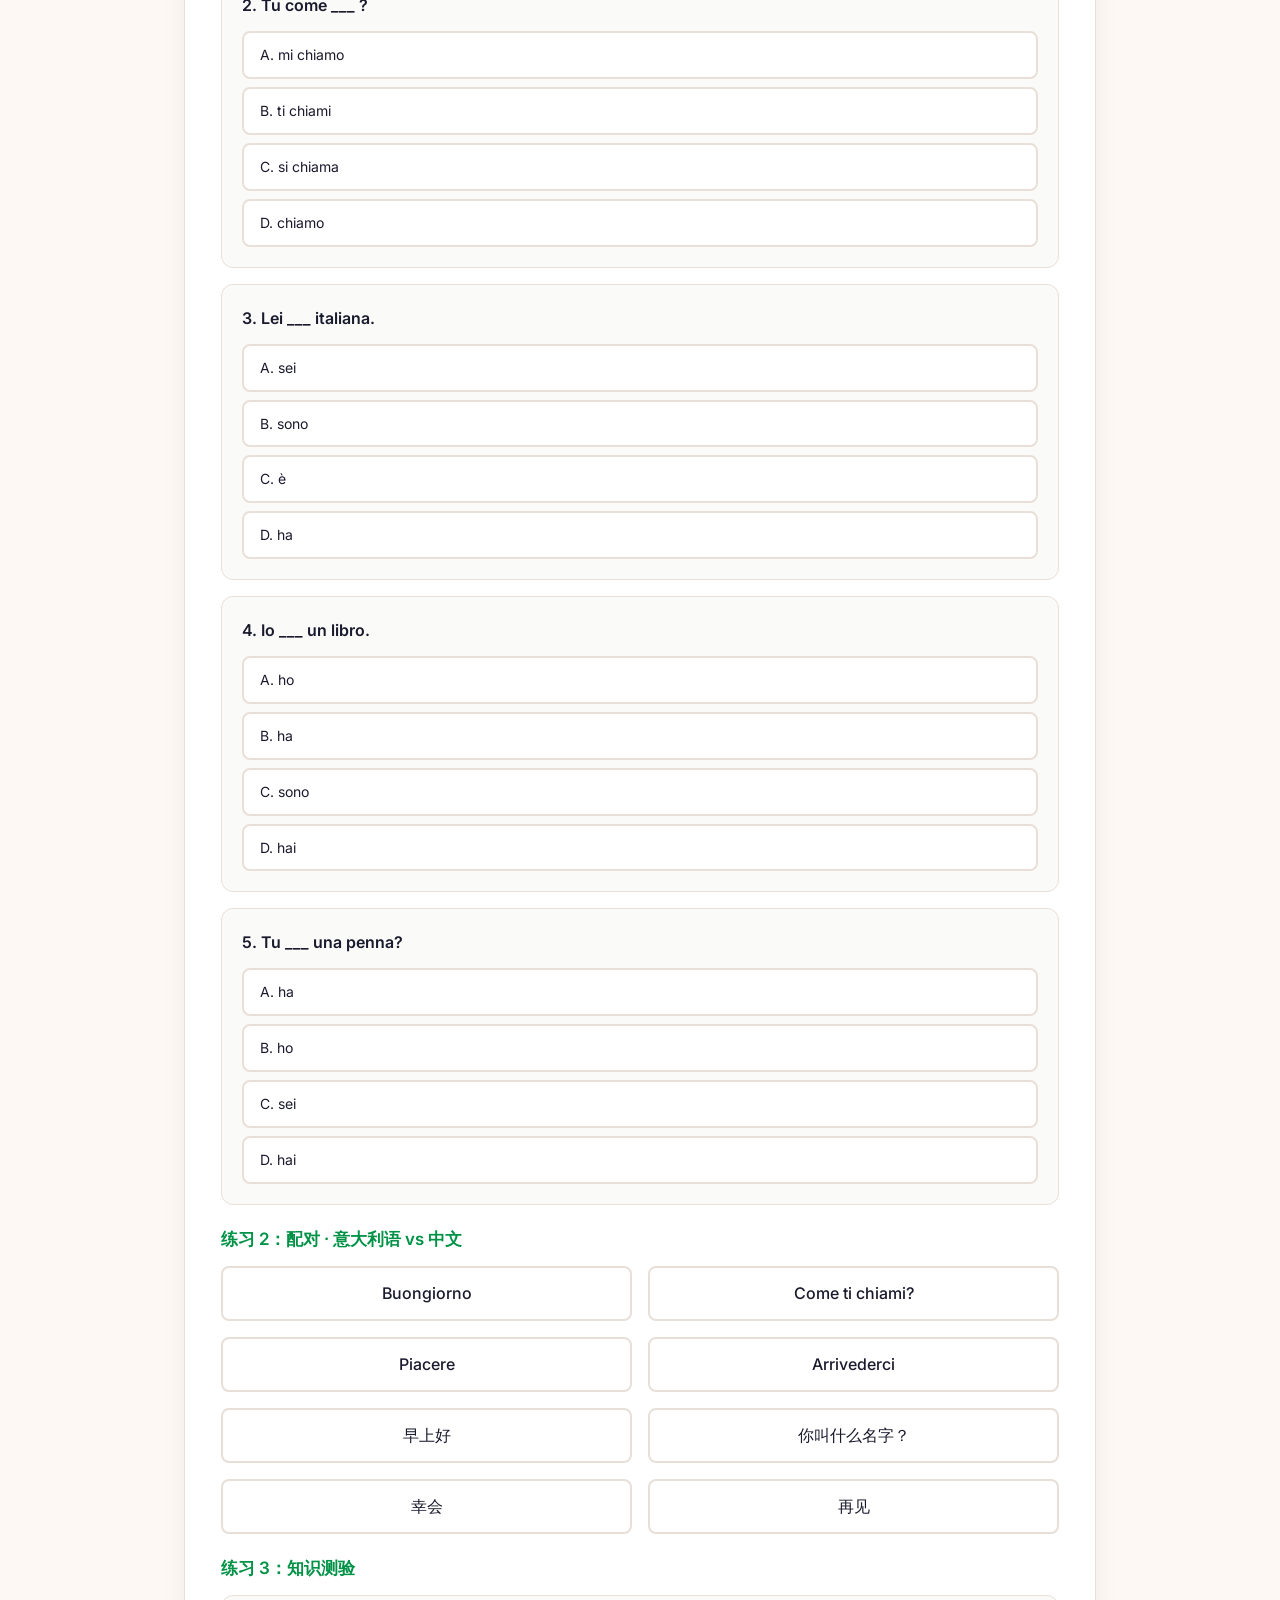
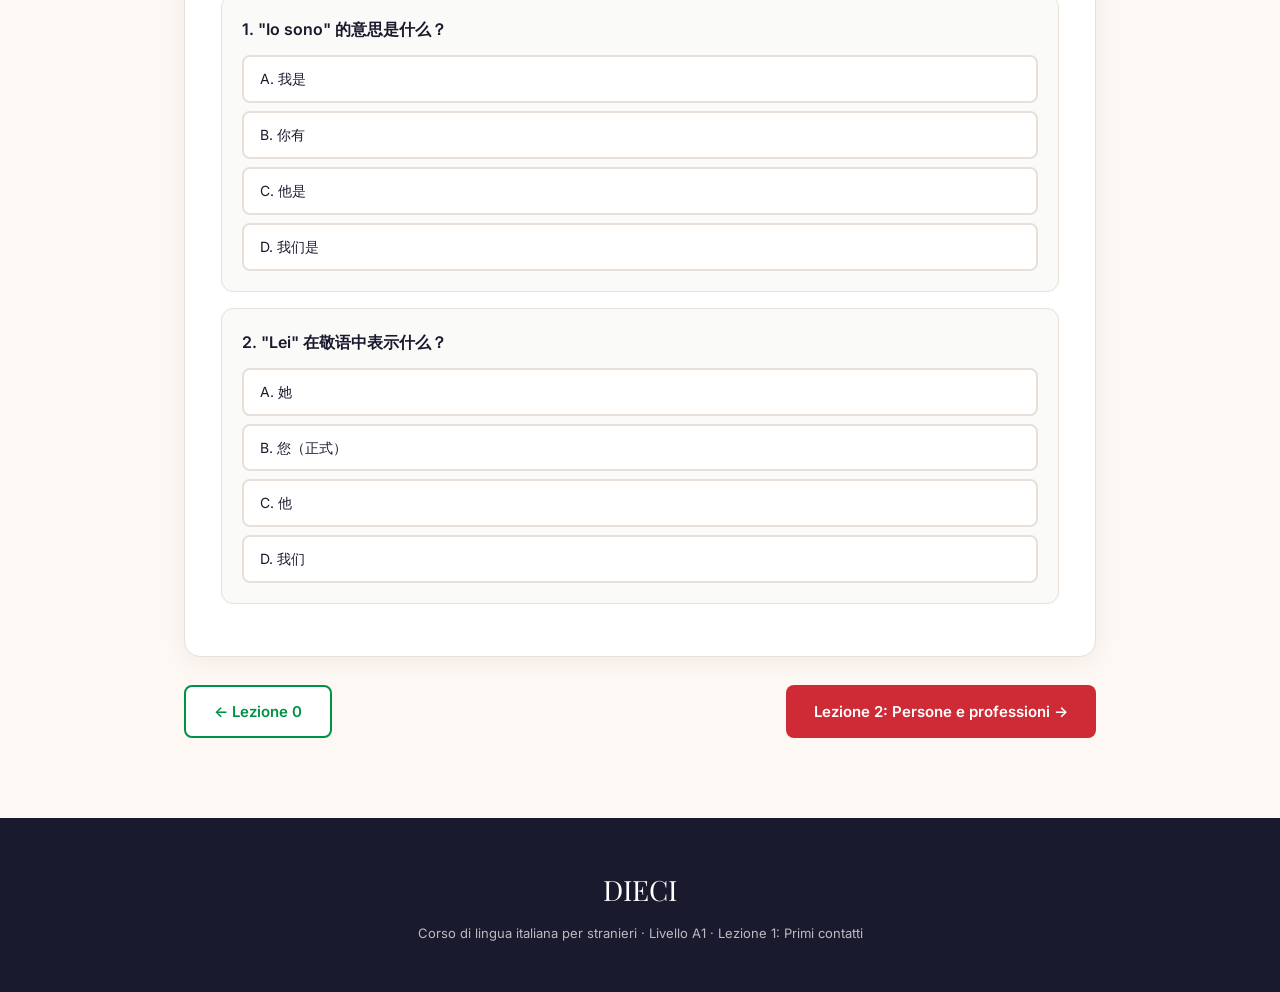
==== commit 2ab42a15: "将 lezione-1.html 中填空题改为选择题" ====
--- a/lezione-1.html
+++ b/lezione-1.html
@@ -211,14 +211,52 @@
     <div class="lesson-section">
       <h2>🎯 Esercizi · 练习</h2>
       
-      <h3>练习 1：填写适当的动词形式</h3>
-      <p>用 essere 或 avere 的适当形式填空：</p>
-      <div id="ex1">
-        <p>Io <input type="text" class="fill-input" data-answer="sono" onchange="checkFill(this)"> di Pechino.</p>
-        <p>Tu come <input type="text" class="fill-input" data-answer="ti chiami" onchange="checkFill(this)"> ?</p>
-        <p>Lei <input type="text" class="fill-input" data-answer="è" onchange="checkFill(this)"> italiana.</p>
-        <p>Io <input type="text" class="fill-input" data-answer="ho" onchange="checkFill(this)"> un libro.</p>
-        <p>Tu <input type="text" class="fill-input" data-answer="hai" onchange="checkFill(this)"> una penna?</p>
+      <h3>练习 1：选择正确的动词形式</h3>
+      <p>选择 essere 或 avere 的适当形式：</p>
+      <div class="quiz-question">
+        <div class="q-text">1. Io ___ di Pechino.</div>
+        <div class="quiz-options">
+          <div class="quiz-option" onclick="checkQuiz(this,true)">A. sono</div>
+          <div class="quiz-option" onclick="checkQuiz(this,false)">B. sei</div>
+          <div class="quiz-option" onclick="checkQuiz(this,false)">C. ha</div>
+          <div class="quiz-option" onclick="checkQuiz(this,false)">D. ho</div>
+        </div>
+      </div>
+      <div class="quiz-question">
+        <div class="q-text">2. Tu come ___ ?</div>
+        <div class="quiz-options">
+          <div class="quiz-option" onclick="checkQuiz(this,false)">A. mi chiamo</div>
+          <div class="quiz-option" onclick="checkQuiz(this,true)">B. ti chiami</div>
+          <div class="quiz-option" onclick="checkQuiz(this,false)">C. si chiama</div>
+          <div class="quiz-option" onclick="checkQuiz(this,false)">D. chiamo</div>
+        </div>
+      </div>
+      <div class="quiz-question">
+        <div class="q-text">3. Lei ___ italiana.</div>
+        <div class="quiz-options">
+          <div class="quiz-option" onclick="checkQuiz(this,false)">A. sei</div>
+          <div class="quiz-option" onclick="checkQuiz(this,false)">B. sono</div>
+          <div class="quiz-option" onclick="checkQuiz(this,true)">C. è</div>
+          <div class="quiz-option" onclick="checkQuiz(this,false)">D. ha</div>
+        </div>
+      </div>
+      <div class="quiz-question">
+        <div class="q-text">4. Io ___ un libro.</div>
+        <div class="quiz-options">
+          <div class="quiz-option" onclick="checkQuiz(this,true)">A. ho</div>
+          <div class="quiz-option" onclick="checkQuiz(this,false)">B. ha</div>
+          <div class="quiz-option" onclick="checkQuiz(this,false)">C. sono</div>
+          <div class="quiz-option" onclick="checkQuiz(this,false)">D. hai</div>
+        </div>
+      </div>
+      <div class="quiz-question">
+        <div class="q-text">5. Tu ___ una penna?</div>
+        <div class="quiz-options">
+          <div class="quiz-option" onclick="checkQuiz(this,false)">A. ha</div>
+          <div class="quiz-option" onclick="checkQuiz(this,false)">B. ho</div>
+          <div class="quiz-option" onclick="checkQuiz(this,false)">C. sei</div>
+          <div class="quiz-option" onclick="checkQuiz(this,true)">D. hai</div>
+        </div>
       </div>
 
       <h3 style="margin-top:20px;">练习 2：配对 · 意大利语 vs 中文</h3>
@@ -281,16 +319,6 @@
       el.classList.add('active');
       parent.querySelectorAll('[id^="vocab"],[id^="dialog"],[id^="grammar"]').forEach(d => d.style.display = 'none');
       document.getElementById(id).style.display = 'block';
-    }
-
-    function checkFill(el) {
-      const answer = el.dataset.answer.toLowerCase();
-      const userVal = el.value.trim().toLowerCase();
-      if (userVal === answer) {
-        el.classList.add('correct'); el.classList.remove('wrong');
-      } else if (userVal) {
-        el.classList.add('wrong'); el.classList.remove('correct');
-      }
     }
 
     let selectedMatch = null;
